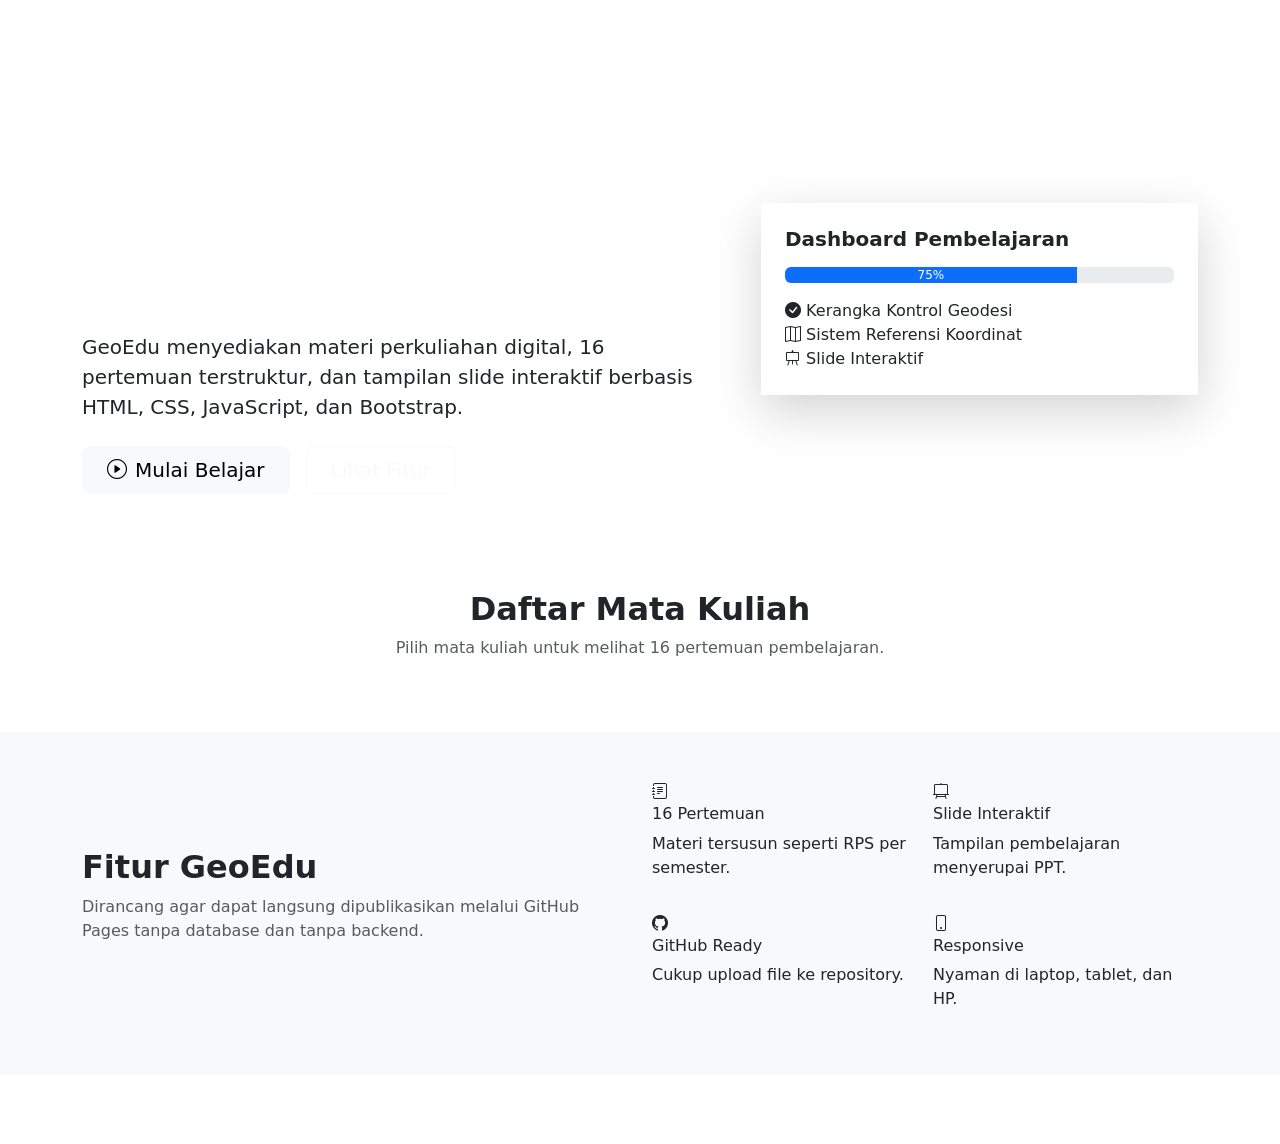
==== index.html @ ebf083ad "Add files via upload" ====
<!doctype html>
<html lang="id">
<head>
  <meta charset="utf-8">
  <meta name="viewport" content="width=device-width, initial-scale=1">
  <title>GeoEdu | Platform Pembelajaran Geomatika</title>
  <link href="https://cdn.jsdelivr.net/npm/bootstrap@5.3.3/dist/css/bootstrap.min.css" rel="stylesheet">
  <link href="https://cdn.jsdelivr.net/npm/bootstrap-icons@1.11.3/font/bootstrap-icons.css" rel="stylesheet">
  <link href="assets/style.css" rel="stylesheet">
</head>
<body>
<nav class="navbar navbar-expand-lg navbar-dark geo-navbar sticky-top">
  <div class="container">
    <a class="navbar-brand fw-bold" href="index.html"><i class="bi bi-globe-asia-australia me-2"></i>GeoEdu</a>
    <button class="navbar-toggler" type="button" data-bs-toggle="collapse" data-bs-target="#navMenu">
      <span class="navbar-toggler-icon"></span>
    </button>
    <div class="collapse navbar-collapse" id="navMenu">
      <ul class="navbar-nav ms-auto">
        <li class="nav-item"><a class="nav-link active" href="index.html">Beranda</a></li>
        <li class="nav-item"><a class="nav-link" href="#courses">Mata Kuliah</a></li>
        <li class="nav-item"><a class="nav-link" href="#about">Tentang</a></li>
      </ul>
    </div>
  </div>
</nav>

<header class="hero-section">
  <div class="container py-5">
    <div class="row align-items-center g-5">
      <div class="col-lg-7">
        <span class="badge rounded-pill geo-badge mb-3">Web Pembelajaran Geospasial</span>
        <h1 class="display-5 fw-bold text-white mb-3">Belajar Geomatika Lebih Interaktif Bersama GeoEdu</h1>
        <p class="lead text-white-75 mb-4">GeoEdu menyediakan materi perkuliahan digital, 16 pertemuan terstruktur, dan tampilan slide interaktif berbasis HTML, CSS, JavaScript, dan Bootstrap.</p>
        <div class="d-flex gap-3 flex-wrap">
          <a href="#courses" class="btn btn-light btn-lg px-4"><i class="bi bi-play-circle me-2"></i>Mulai Belajar</a>
          <a href="#about" class="btn btn-outline-light btn-lg px-4">Lihat Fitur</a>
        </div>
      </div>
      <div class="col-lg-5">
        <div class="hero-card shadow-lg">
          <div class="hero-card-top"></div>
          <div class="p-4">
            <h5 class="fw-bold mb-3">Dashboard Pembelajaran</h5>
            <div class="progress mb-3" role="progressbar"><div class="progress-bar" style="width: 75%">75%</div></div>
            <div class="lesson-preview active"><i class="bi bi-check-circle-fill"></i> Kerangka Kontrol Geodesi</div>
            <div class="lesson-preview"><i class="bi bi-map"></i> Sistem Referensi Koordinat</div>
            <div class="lesson-preview"><i class="bi bi-easel"></i> Slide Interaktif</div>
          </div>
        </div>
      </div>
    </div>
  </div>
</header>

<main>
  <section id="courses" class="py-5">
    <div class="container">
      <div class="text-center mb-5">
        <h2 class="fw-bold">Daftar Mata Kuliah</h2>
        <p class="text-muted">Pilih mata kuliah untuk melihat 16 pertemuan pembelajaran.</p>
      </div>
      <div class="row g-4" id="courseList"></div>
    </div>
  </section>

  <section id="about" class="py-5 bg-light">
    <div class="container">
      <div class="row g-4 align-items-center">
        <div class="col-lg-6">
          <h2 class="fw-bold">Fitur GeoEdu</h2>
          <p class="text-muted">Dirancang agar dapat langsung dipublikasikan melalui GitHub Pages tanpa database dan tanpa backend.</p>
        </div>
        <div class="col-lg-6">
          <div class="row g-3">
            <div class="col-md-6"><div class="feature-box"><i class="bi bi-journal-text"></i><h6>16 Pertemuan</h6><p>Materi tersusun seperti RPS per semester.</p></div></div>
            <div class="col-md-6"><div class="feature-box"><i class="bi bi-easel2"></i><h6>Slide Interaktif</h6><p>Tampilan pembelajaran menyerupai PPT.</p></div></div>
            <div class="col-md-6"><div class="feature-box"><i class="bi bi-github"></i><h6>GitHub Ready</h6><p>Cukup upload file ke repository.</p></div></div>
            <div class="col-md-6"><div class="feature-box"><i class="bi bi-phone"></i><h6>Responsive</h6><p>Nyaman di laptop, tablet, dan HP.</p></div></div>
          </div>
        </div>
      </div>
    </div>
  </section>
</main>

<footer class="py-4 text-center text-white geo-footer">
  <div class="container small">© 2026 GeoEdu. Platform pembelajaran geospasial berbasis web statis.</div>
</footer>

<script src="https://cdn.jsdelivr.net/npm/bootstrap@5.3.3/dist/js/bootstrap.bundle.min.js"></script>
<script src="assets/app.js"></script>
</body>
</html>
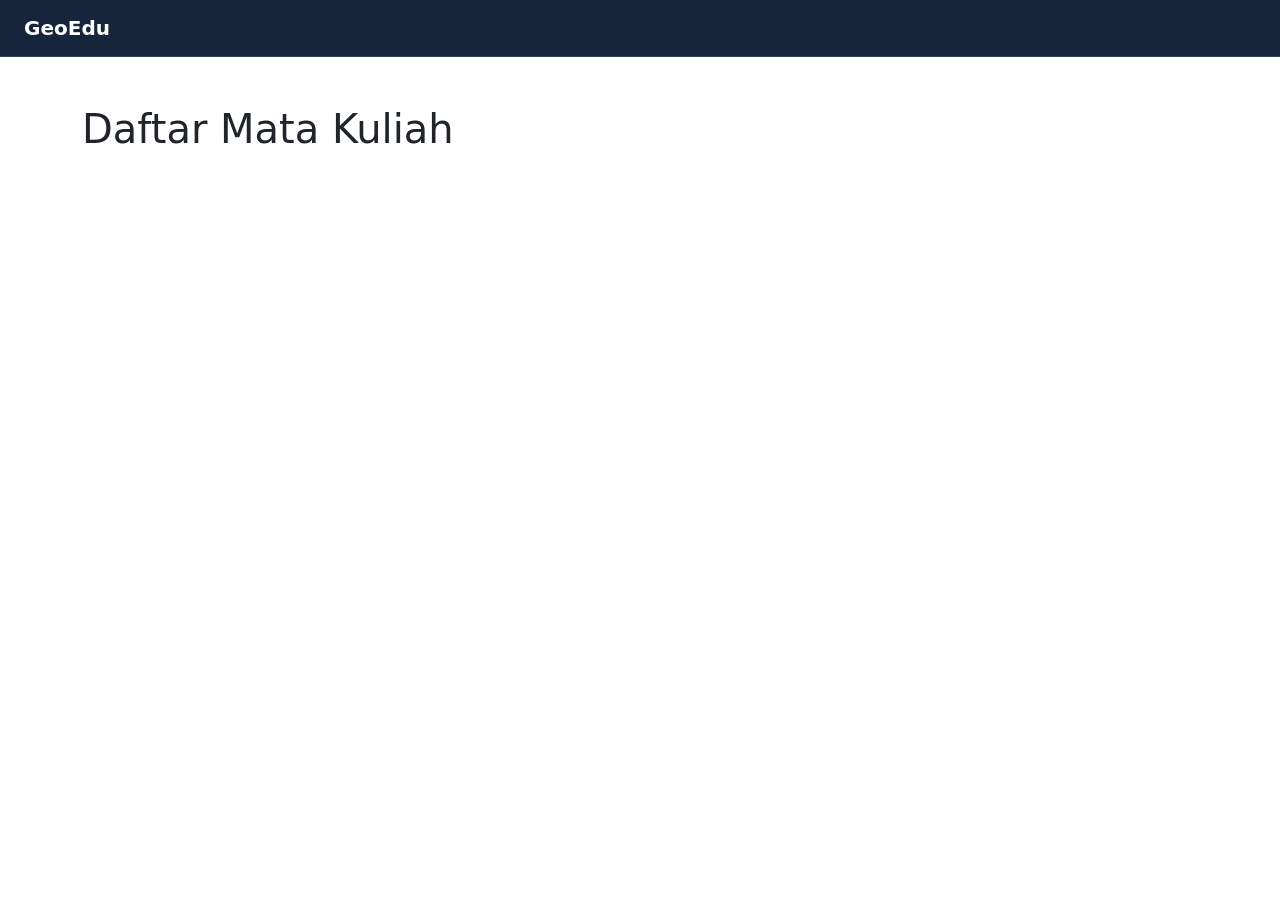
==== commit a109fbcf: "Update index.html" ====
--- a/index.html
+++ b/index.html
@@ -1,94 +1,50 @@
 <!doctype html>
 <html lang="id">
 <head>
-  <meta charset="utf-8">
-  <meta name="viewport" content="width=device-width, initial-scale=1">
-  <title>GeoEdu | Platform Pembelajaran Geomatika</title>
-  <link href="https://cdn.jsdelivr.net/npm/bootstrap@5.3.3/dist/css/bootstrap.min.css" rel="stylesheet">
-  <link href="https://cdn.jsdelivr.net/npm/bootstrap-icons@1.11.3/font/bootstrap-icons.css" rel="stylesheet">
-  <link href="assets/style.css" rel="stylesheet">
+<meta charset="utf-8">
+<meta name="viewport" content="width=device-width, initial-scale=1">
+<title>GeoEdu</title>
+
+<link href="https://cdn.jsdelivr.net/npm/bootstrap@5.3.3/dist/css/bootstrap.min.css" rel="stylesheet">
+<link href="assets/style.css" rel="stylesheet">
 </head>
+
 <body>
-<nav class="navbar navbar-expand-lg navbar-dark geo-navbar sticky-top">
-  <div class="container">
-    <a class="navbar-brand fw-bold" href="index.html"><i class="bi bi-globe-asia-australia me-2"></i>GeoEdu</a>
-    <button class="navbar-toggler" type="button" data-bs-toggle="collapse" data-bs-target="#navMenu">
-      <span class="navbar-toggler-icon"></span>
-    </button>
-    <div class="collapse navbar-collapse" id="navMenu">
-      <ul class="navbar-nav ms-auto">
-        <li class="nav-item"><a class="nav-link active" href="index.html">Beranda</a></li>
-        <li class="nav-item"><a class="nav-link" href="#courses">Mata Kuliah</a></li>
-        <li class="nav-item"><a class="nav-link" href="#about">Tentang</a></li>
-      </ul>
-    </div>
-  </div>
+
+<nav class="navbar navbar-dark geo-navbar px-4">
+  <a class="navbar-brand fw-bold" href="#">
+    GeoEdu
+  </a>
 </nav>
 
-<header class="hero-section">
-  <div class="container py-5">
-    <div class="row align-items-center g-5">
-      <div class="col-lg-7">
-        <span class="badge rounded-pill geo-badge mb-3">Web Pembelajaran Geospasial</span>
-        <h1 class="display-5 fw-bold text-white mb-3">Belajar Geomatika Lebih Interaktif Bersama GeoEdu</h1>
-        <p class="lead text-white-75 mb-4">GeoEdu menyediakan materi perkuliahan digital, 16 pertemuan terstruktur, dan tampilan slide interaktif berbasis HTML, CSS, JavaScript, dan Bootstrap.</p>
-        <div class="d-flex gap-3 flex-wrap">
-          <a href="#courses" class="btn btn-light btn-lg px-4"><i class="bi bi-play-circle me-2"></i>Mulai Belajar</a>
-          <a href="#about" class="btn btn-outline-light btn-lg px-4">Lihat Fitur</a>
-        </div>
-      </div>
-      <div class="col-lg-5">
-        <div class="hero-card shadow-lg">
-          <div class="hero-card-top"></div>
-          <div class="p-4">
-            <h5 class="fw-bold mb-3">Dashboard Pembelajaran</h5>
-            <div class="progress mb-3" role="progressbar"><div class="progress-bar" style="width: 75%">75%</div></div>
-            <div class="lesson-preview active"><i class="bi bi-check-circle-fill"></i> Kerangka Kontrol Geodesi</div>
-            <div class="lesson-preview"><i class="bi bi-map"></i> Sistem Referensi Koordinat</div>
-            <div class="lesson-preview"><i class="bi bi-easel"></i> Slide Interaktif</div>
-          </div>
+<section class="container py-5">
+  <h1 class="mb-4">Daftar Mata Kuliah</h1>
+
+  <div class="row g-4" id="courseList"></div>
+</section>
+
+<script src="data/courses.js"></script>
+
+<script>
+const box = document.getElementById("courseList");
+
+courses.forEach(course => {
+  box.innerHTML += `
+    <div class="col-md-4">
+      <div class="card h-100 shadow border-0 rounded-4">
+        <div class="card-body">
+          <h4>${course.name}</h4>
+          <p>${course.desc}</p>
+
+          <a href="course.html?course=${course.id}" class="btn btn-primary">
+            Buka Mata Kuliah
+          </a>
         </div>
       </div>
     </div>
-  </div>
-</header>
+  `;
+});
+</script>
 
-<main>
-  <section id="courses" class="py-5">
-    <div class="container">
-      <div class="text-center mb-5">
-        <h2 class="fw-bold">Daftar Mata Kuliah</h2>
-        <p class="text-muted">Pilih mata kuliah untuk melihat 16 pertemuan pembelajaran.</p>
-      </div>
-      <div class="row g-4" id="courseList"></div>
-    </div>
-  </section>
-
-  <section id="about" class="py-5 bg-light">
-    <div class="container">
-      <div class="row g-4 align-items-center">
-        <div class="col-lg-6">
-          <h2 class="fw-bold">Fitur GeoEdu</h2>
-          <p class="text-muted">Dirancang agar dapat langsung dipublikasikan melalui GitHub Pages tanpa database dan tanpa backend.</p>
-        </div>
-        <div class="col-lg-6">
-          <div class="row g-3">
-            <div class="col-md-6"><div class="feature-box"><i class="bi bi-journal-text"></i><h6>16 Pertemuan</h6><p>Materi tersusun seperti RPS per semester.</p></div></div>
-            <div class="col-md-6"><div class="feature-box"><i class="bi bi-easel2"></i><h6>Slide Interaktif</h6><p>Tampilan pembelajaran menyerupai PPT.</p></div></div>
-            <div class="col-md-6"><div class="feature-box"><i class="bi bi-github"></i><h6>GitHub Ready</h6><p>Cukup upload file ke repository.</p></div></div>
-            <div class="col-md-6"><div class="feature-box"><i class="bi bi-phone"></i><h6>Responsive</h6><p>Nyaman di laptop, tablet, dan HP.</p></div></div>
-          </div>
-        </div>
-      </div>
-    </div>
-  </section>
-</main>
-
-<footer class="py-4 text-center text-white geo-footer">
-  <div class="container small">© 2026 GeoEdu. Platform pembelajaran geospasial berbasis web statis.</div>
-</footer>
-
-<script src="https://cdn.jsdelivr.net/npm/bootstrap@5.3.3/dist/js/bootstrap.bundle.min.js"></script>
-<script src="assets/app.js"></script>
 </body>
 </html>
--- a/assets/style.css
+++ b/assets/style.css
@@ -0,0 +1,269 @@
+.slide-body {
+  min-height: 100vh;
+  background:
+    radial-gradient(circle at top left, rgba(0, 212, 255, 0.18), transparent 30%),
+    linear-gradient(135deg, #061225 0%, #073b7a 45%, #0b7285 100%);
+  color: #fff;
+  overflow-x: hidden;
+}
+
+.geo-navbar {
+  background: rgba(3, 19, 43, 0.92);
+  backdrop-filter: blur(12px);
+  border-bottom: 1px solid rgba(255,255,255,0.12);
+}
+
+.slide-wrapper {
+  display: grid;
+  grid-template-columns: 280px 1fr;
+  gap: 24px;
+  padding: 24px;
+  min-height: calc(100vh - 58px);
+}
+
+.slide-sidebar {
+  background: rgba(255,255,255,0.92);
+  border-radius: 24px;
+  padding: 20px;
+  color: #0f1f33;
+  max-height: calc(100vh - 110px);
+  overflow-y: auto;
+}
+
+.slide-thumb {
+  width: 100%;
+  border: 0;
+  background: #f3f7fb;
+  border-radius: 14px;
+  padding: 12px;
+  margin-bottom: 10px;
+  display: flex;
+  gap: 10px;
+  align-items: center;
+  text-align: left;
+  transition: 0.2s;
+}
+
+.slide-thumb span {
+  background: #0d6efd;
+  color: #fff;
+  width: 28px;
+  height: 28px;
+  border-radius: 50%;
+  display: grid;
+  place-items: center;
+  font-size: 0.8rem;
+  font-weight: 700;
+}
+
+.slide-thumb p {
+  margin: 0;
+  font-size: 0.9rem;
+  font-weight: 600;
+}
+
+.slide-thumb.active,
+.slide-thumb:hover {
+  background: #dbeafe;
+  transform: translateX(4px);
+}
+
+.slide-stage {
+  display: flex;
+  flex-direction: column;
+  align-items: center;
+  justify-content: center;
+}
+
+.slide-card {
+  position: relative;
+  width: min(1120px, 100%);
+  min-height: 650px;
+  background: rgba(255,255,255,0.96);
+  color: #102033;
+  border-radius: 30px;
+  padding: 46px;
+  overflow: hidden;
+}
+
+.slide-number {
+  position: absolute;
+  top: 18px;
+  right: 24px;
+  background: #0d6efd;
+  color: #fff;
+  padding: 7px 14px;
+  border-radius: 999px;
+  font-size: 0.85rem;
+  font-weight: 700;
+}
+
+.slide-controls {
+  display: flex;
+  justify-content: center;
+  gap: 12px;
+  margin-top: 18px;
+}
+
+.cover-slide {
+  min-height: 560px;
+  display: flex;
+  flex-direction: column;
+  justify-content: center;
+  background:
+    linear-gradient(135deg, rgba(13,110,253,.9), rgba(13,202,240,.76)),
+    url("https://images.unsplash.com/photo-1446776811953-b23d57bd21aa?q=80&w=1600&auto=format&fit=crop");
+  background-size: cover;
+  background-position: center;
+  margin: -46px;
+  padding: 70px;
+  color: #fff;
+}
+
+.cover-slide h1 {
+  font-weight: 900;
+  font-size: clamp(2.3rem, 5vw, 4.5rem);
+}
+
+.cover-slide h3 {
+  font-weight: 700;
+  font-size: clamp(1.4rem, 3vw, 2.2rem);
+}
+
+.lecturer-box {
+  background: rgba(255,255,255,0.18);
+  border: 1px solid rgba(255,255,255,0.25);
+  backdrop-filter: blur(8px);
+  padding: 16px 22px;
+  border-radius: 999px;
+  width: fit-content;
+  font-weight: 600;
+}
+
+.slide-card h2 {
+  color: #073b7a;
+  font-weight: 850;
+  margin-bottom: 18px;
+}
+
+.slide-card h4 {
+  color: #0d6efd;
+  font-weight: 750;
+  margin-bottom: 16px;
+}
+
+.info-box {
+  background: #f6faff;
+  border: 1px solid #dcecff;
+  border-radius: 20px;
+  padding: 20px;
+}
+
+.info-box h5 {
+  color: #073b7a;
+  font-weight: 800;
+}
+
+.example-box {
+  background: #ecfeff;
+  border-left: 6px solid #06b6d4;
+  border-radius: 18px;
+  padding: 18px 20px;
+}
+
+.note-box {
+  background: #fff7e6;
+  border-left: 6px solid #ffc107;
+  border-radius: 18px;
+  padding: 18px 20px;
+}
+
+.math-box {
+  background: #07111f;
+  color: #fff;
+  border-left: 6px solid #ffc107;
+  border-radius: 18px;
+  padding: 18px 22px;
+  margin: 16px 0;
+  overflow-x: auto;
+}
+
+.small-math {
+  font-size: 0.88rem;
+}
+
+.result-box {
+  background: #07111f;
+  color: white;
+  border-radius: 16px;
+  padding: 18px 20px;
+}
+
+.quote-slide {
+  min-height: 530px;
+  display: flex;
+  flex-direction: column;
+  justify-content: center;
+  text-align: center;
+}
+
+.quote-slide h2 {
+  font-size: clamp(2rem, 4vw, 4rem);
+  color: #073b7a;
+}
+
+.quote-slide p {
+  font-size: 1.25rem;
+  color: #53606f;
+}
+
+@media (max-width: 991px) {
+  .slide-wrapper {
+    grid-template-columns: 1fr;
+    padding: 16px;
+  }
+
+  .slide-card {
+    min-height: auto;
+    padding: 28px;
+  }
+
+  .cover-slide {
+    margin: -28px;
+    padding: 42px;
+  }
+}
+
+/* PDF / Print Mode */
+@media print {
+  body {
+    background: #fff !important;
+  }
+
+  .geo-navbar,
+  .slide-sidebar,
+  .slide-controls {
+    display: none !important;
+  }
+
+  .slide-wrapper {
+    display: block;
+    padding: 0;
+  }
+
+  .slide-stage {
+    display: block;
+  }
+
+  .slide-card {
+    box-shadow: none !important;
+    border-radius: 0;
+    width: 100%;
+    min-height: auto;
+    padding: 30px;
+  }
+
+  .slide-number {
+    display: none;
+  }
+}
